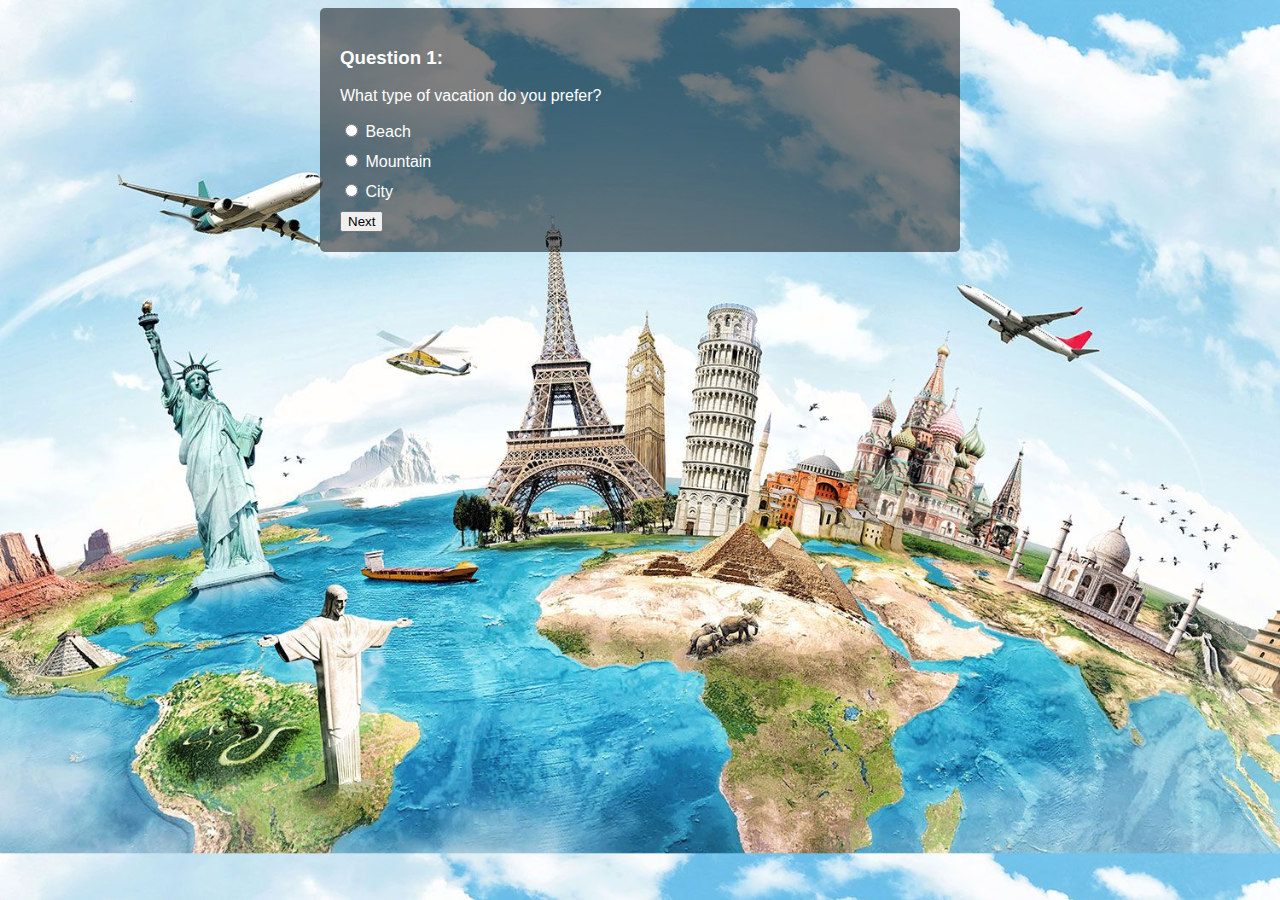
==== index.html @ 62057638 "First sketch of the website" ====
<!DOCTYPE html>
<html>
<head>
    <title>Travel Quiz</title>
    <style>
        body {
            background-image: url('background.jpg');
            background-size: cover;
            color: #fff;
            font-family: Arial, sans-serif;
        }

        .quiz-container {
            max-width: 600px;
            margin: 0 auto;
            padding: 20px;
            background-color: rgba(0, 0, 0, 0.5);
            border-radius: 5px;
        }

        .question {
            display: none;
        }

        .question.visible {
            display: block;
        }

        .options label {
            display: block;
            margin-bottom: 10px;
        }

        .submit-btn {
            margin-top: 20px;
        }
    </style>
</head>
<body>
    <div class="quiz-container">
        <div id="question1" class="question visible">
            <h3>Question 1:</h3>
            <p>What type of vacation do you prefer?</p>
            <div class="options">
                <label>
                    <input type="radio" name="q1" value="beach"> Beach
                </label>
                <label>
                    <input type="radio" name="q1" value="mountain"> Mountain
                </label>
                <label>
                    <input type="radio" name="q1" value="city"> City
                </label>
            </div>
            <button onclick="showQuestion(2)">Next</button>
        </div>

        <div id="question2" class="question">
            <h3>Question 2:</h3>
            <p>What is your preferred mode of transportation?</p>
            <div class="options">
                <label>
                    <input type="radio" name="q2" value="car"> Car
                </label>
                <label>
                    <input type="radio" name="q2" value="plane"> Plane
                </label>
                <label>
                    <input type="radio" name="q2" value="train"> Train
                </label>
            </div>
            <button onclick="showQuestion(3)">Next</button>
        </div>

        <div id="question3" class="question">
            <h3>Question 3:</h3>
            <p>Which season do you prefer for traveling?</p>
            <div class="options">
                <label>
                    <input type="radio" name="q3" value="spring"> Spring
                </label>
                <label>
                    <input type="radio" name="q3" value="summer"> Summer
                </label>
                <label>
                    <input type="radio" name="q3" value="autumn"> Autumn
                </label>
                <label>
                    <input type="radio" name="q3" value="winter"> Winter
                </label>
            </div>
            <button onclick="showResult()">Submit</button>
        </div>

        <div id="result" class="question">
            <h3>Result:</h3>
            <p id="result-text"></p>
        </div>
    </div>

    <script>
        function showQuestion(questionNumber) {
            var currentQuestion = document.getElementById('question' + (questionNumber - 1));
            currentQuestion.classList.remove('visible');
    
            var nextQuestion = document.getElementById('question' + questionNumber);
            nextQuestion.classList.add('visible');
        }
    
        function showResult() {
            var q1Answer = document.querySelector('input[name="q1"]:checked').value;
            var q2Answer = document.querySelector('input[name="q2"]:checked').value;
            var q3Answer = document.querySelector('input[name="q3"]:checked').value;
    
            var resultText = document.getElementById('result-text');
            if (q1Answer === 'beach' && q2Answer === 'car' && q3Answer === 'summer') {
                resultText.textContent = 'Your optimal travel destination is a beach getaway!';
            } else if (q1Answer === 'mountain' && q2Answer === 'plane' && q3Answer === 'winter') {
                resultText.textContent = 'Your optimal travel destination is a winter mountain retreat!';
            } else if (q1Answer === 'city' && q2Answer === 'train' && q3Answer === 'spring') {
                resultText.textContent = 'Your optimal travel destination is a vibrant city exploration!';
            } else {
                resultText.textContent = 'Based on your answers, we recommend a customized travel experience!';
            }
    
            var currentQuestion = document.getElementById('question3');
            currentQuestion.classList.remove('visible');
    
            var result = document.getElementById('result');
            result.classList.add('visible');
        }
    </script>
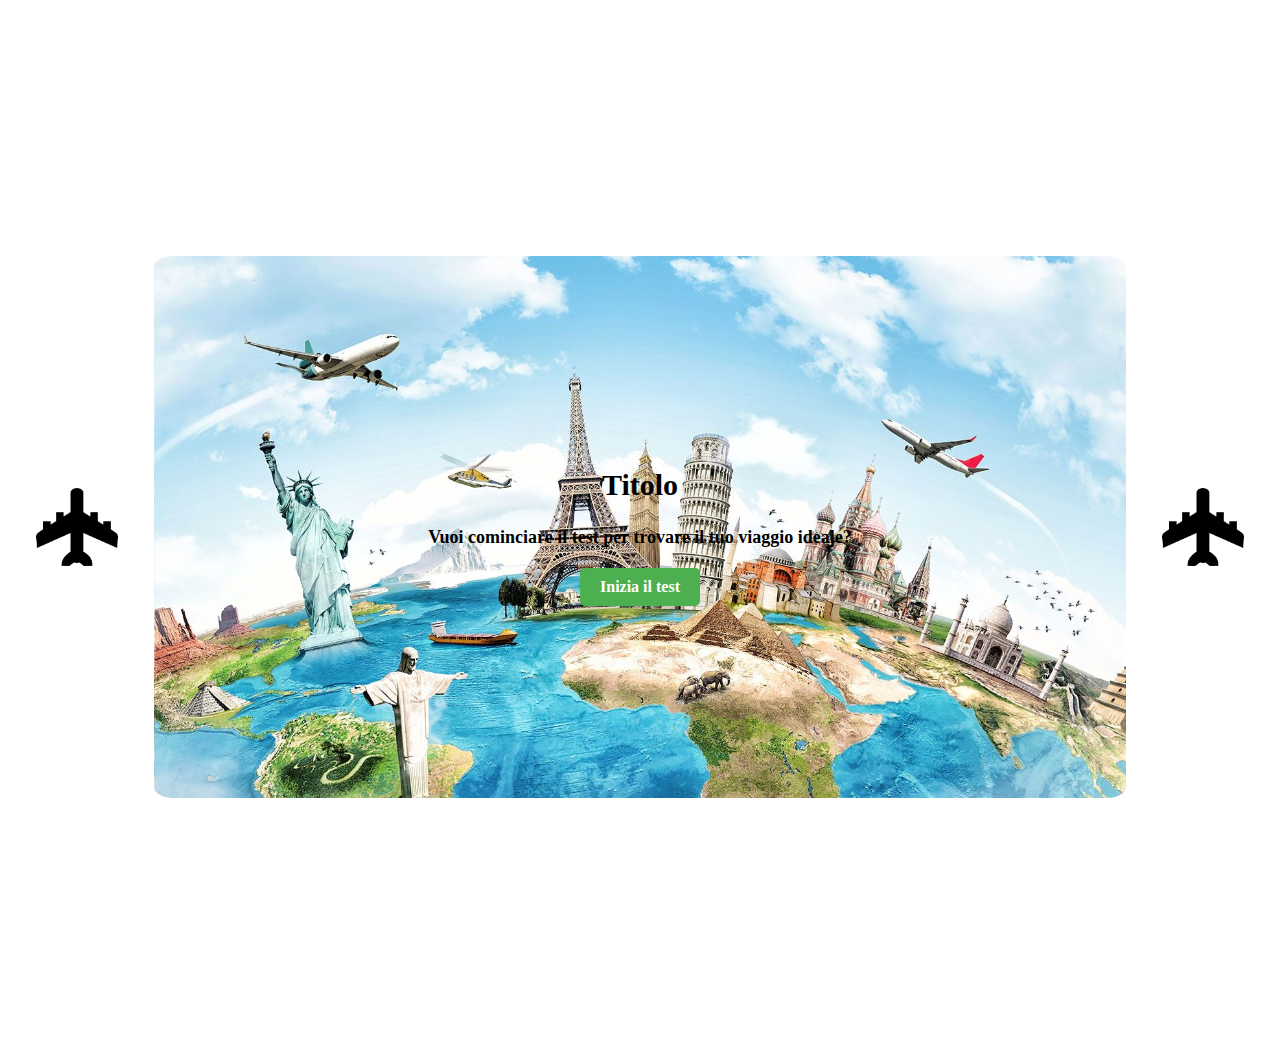
==== commit 0dc63b8d: "Creation of main page of the quiz" ====
--- a/index.html
+++ b/index.html
@@ -1,133 +1,71 @@
 <!DOCTYPE html>
 <html>
+<html lang="it">
 <head>
-    <title>Travel Quiz</title>
-    <style>
-        body {
-            background-image: url('background.jpg');
-            background-size: cover;
-            color: #fff;
-            font-family: Arial, sans-serif;
-        }
+	<title>Find the perfect travel</title>
+	<meta charset="UTF-8">
+	<meta http-equiv="X-UA-Compatible" content="IE=edge, chrome=1" />
 
-        .quiz-container {
-            max-width: 600px;
-            margin: 0 auto;
-            padding: 20px;
-            background-color: rgba(0, 0, 0, 0.5);
-            border-radius: 5px;
-        }
+    <!-- Mobile Specific Metas -->
+    <meta name="viewport" content="width=device-width, initial-scale=1.0" />
+    
+    <!-- CSS -->
+	<link rel="stylesheet" href="page_style.css" />
+    
+    <!-- Fonts -->
 
-        .question {
-            display: none;
-        }
+    <!-- Script -->
+	<script src="page_manager.js"></script>
 
-        .question.visible {
-            display: block;
-        }
-
-        .options label {
-            display: block;
-            margin-bottom: 10px;
-        }
-
-        .submit-btn {
-            margin-top: 20px;
-        }
-    </style>
 </head>
 <body>
-    <div class="quiz-container">
-        <div id="question1" class="question visible">
-            <h3>Question 1:</h3>
-            <p>What type of vacation do you prefer?</p>
-            <div class="options">
-                <label>
-                    <input type="radio" name="q1" value="beach"> Beach
-                </label>
-                <label>
-                    <input type="radio" name="q1" value="mountain"> Mountain
-                </label>
-                <label>
-                    <input type="radio" name="q1" value="city"> City
-                </label>
-            </div>
-            <button onclick="showQuestion(2)">Next</button>
-        </div>
+	<div class="container">
+		<div class="sidebar">
+		  <img class="logo" src="logo.png" alt="Logo">
+		</div>
+		<div class="content">
+		  <h1 class="title">Titolo</h1>
+		  <h2 class="subtitle">Vuoi cominciare il test per trovare il tuo viaggio ideale?</h2>
+		  <a class="start_button" onclick="start_quiz()">Inizia il test</a>
+		</div>
+		<div class="sidebar">
+		  <img class="logo" src="logo.png" alt="Logo">
+		</div>
+	  </div>
 
-        <div id="question2" class="question">
-            <h3>Question 2:</h3>
-            <p>What is your preferred mode of transportation?</p>
-            <div class="options">
-                <label>
-                    <input type="radio" name="q2" value="car"> Car
-                </label>
-                <label>
-                    <input type="radio" name="q2" value="plane"> Plane
-                </label>
-                <label>
-                    <input type="radio" name="q2" value="train"> Train
-                </label>
-            </div>
-            <button onclick="showQuestion(3)">Next</button>
-        </div>
+</body>
 
-        <div id="question3" class="question">
-            <h3>Question 3:</h3>
-            <p>Which season do you prefer for traveling?</p>
-            <div class="options">
-                <label>
-                    <input type="radio" name="q3" value="spring"> Spring
-                </label>
-                <label>
-                    <input type="radio" name="q3" value="summer"> Summer
-                </label>
-                <label>
-                    <input type="radio" name="q3" value="autumn"> Autumn
-                </label>
-                <label>
-                    <input type="radio" name="q3" value="winter"> Winter
-                </label>
-            </div>
-            <button onclick="showResult()">Submit</button>
-        </div>
-
-        <div id="result" class="question">
-            <h3>Result:</h3>
-            <p id="result-text"></p>
-        </div>
-    </div>
-
-    <script>
-        function showQuestion(questionNumber) {
-            var currentQuestion = document.getElementById('question' + (questionNumber - 1));
-            currentQuestion.classList.remove('visible');
-    
-            var nextQuestion = document.getElementById('question' + questionNumber);
-            nextQuestion.classList.add('visible');
-        }
-    
-        function showResult() {
-            var q1Answer = document.querySelector('input[name="q1"]:checked').value;
-            var q2Answer = document.querySelector('input[name="q2"]:checked').value;
-            var q3Answer = document.querySelector('input[name="q3"]:checked').value;
-    
-            var resultText = document.getElementById('result-text');
-            if (q1Answer === 'beach' && q2Answer === 'car' && q3Answer === 'summer') {
-                resultText.textContent = 'Your optimal travel destination is a beach getaway!';
-            } else if (q1Answer === 'mountain' && q2Answer === 'plane' && q3Answer === 'winter') {
-                resultText.textContent = 'Your optimal travel destination is a winter mountain retreat!';
-            } else if (q1Answer === 'city' && q2Answer === 'train' && q3Answer === 'spring') {
-                resultText.textContent = 'Your optimal travel destination is a vibrant city exploration!';
-            } else {
-                resultText.textContent = 'Based on your answers, we recommend a customized travel experience!';
-            }
-    
-            var currentQuestion = document.getElementById('question3');
-            currentQuestion.classList.remove('visible');
-    
-            var result = document.getElementById('result');
-            result.classList.add('visible');
-        }
-    </script>
-    +	<script>
+		function showQuestion(questionNumber) {
+			var currentQuestion = document.getElementById('question' + (questionNumber - 1));
+			currentQuestion.classList.remove('visible');
+	
+			var nextQuestion = document.getElementById('question' + questionNumber);
+			nextQuestion.classList.add('visible');
+			loading_question();
+		}
+	
+		function showResult() {
+			var q1Answer = document.querySelector('input[name="q1"]:checked').value;
+			var q2Answer = document.querySelector('input[name="q2"]:checked').value;
+			var q3Answer = document.querySelector('input[name="q3"]:checked').value;
+	
+			var resultText = document.getElementById('result-text');
+			if (q1Answer === 'beach' && q2Answer === 'car' && q3Answer === 'summer') {
+				resultText.textContent = 'Your optimal travel destination is a beach getaway!';
+			} else if (q1Answer === 'mountain' && q2Answer === 'plane' && q3Answer === 'winter') {
+				resultText.textContent = 'Your optimal travel destination is a winter mountain retreat!';
+			} else if (q1Answer === 'city' && q2Answer === 'train' && q3Answer === 'spring') {
+				resultText.textContent = 'Your optimal travel destination is a vibrant city exploration!';
+			} else {
+				resultText.textContent = 'Based on your answers, we recommend a customized travel experience!';
+			}
+	
+			var currentQuestion = document.getElementById('question3');
+			currentQuestion.classList.remove('visible');
+	
+			var result = document.getElementById('result');
+			result.classList.add('visible');
+		}
+	</script>
+	--- a/page_style.css
+++ b/page_style.css
@@ -0,0 +1,63 @@
+body {
+    background-color: #fff;
+    margin: 0;
+    padding: 0;
+  }
+
+  .container {
+    display: flex;
+    align-items: center;
+    justify-content: center;
+    height: 100%;
+  }
+
+  .sidebar {
+    max-width: 8%;
+    background-color: #fff;
+    display: flex;
+    align-items: center;
+    justify-content: center;
+    margin: 2%;
+  }
+
+  .logo {
+    max-width: 80%;
+  }
+
+  .content {
+    margin-top: 20%;
+    margin-bottom: 20%;
+    width: 80%;
+    max-height: 100%;
+    background-image: url('background.jpg');
+    background-size: cover;
+    background-position: center;
+    border-radius: 2%;
+    display: flex;
+    flex-direction: column;
+    align-items: center;
+    justify-content: center;
+    color: black;
+    padding: 15%;
+  }
+
+  .title {
+    font-size: 30px;
+    font-weight: bold;
+    margin-bottom: 10px;
+  }
+
+  .subtitle {
+    font-size: 18px;
+    text-align: center;
+    margin-bottom: 20px;
+  }
+
+  .start_button {
+    background-color: #4CAF50;
+    color: #fff;
+    padding: 10px 20px;
+    border-radius: 5px;
+    text-decoration: none;
+    font-weight: bold;
+  }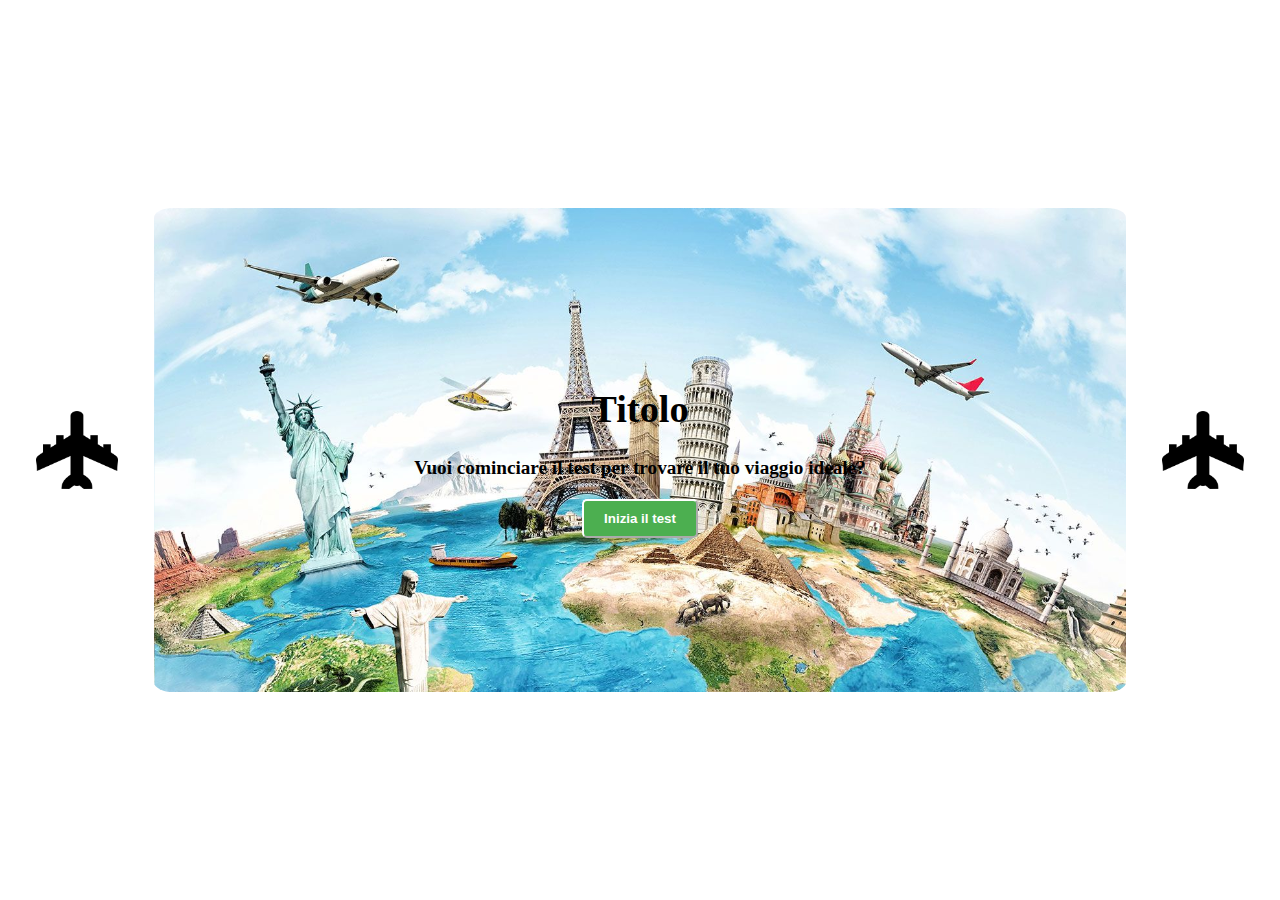
==== commit 14579978: "Major fix in the main page finished" ====
--- a/index.html
+++ b/index.html
@@ -19,53 +19,19 @@
 
 </head>
 <body>
-	<div class="container">
+	<div class="container" id="main_page">
 		<div class="sidebar">
 		  <img class="logo" src="logo.png" alt="Logo">
 		</div>
 		<div class="content">
 		  <h1 class="title">Titolo</h1>
 		  <h2 class="subtitle">Vuoi cominciare il test per trovare il tuo viaggio ideale?</h2>
-		  <a class="start_button" onclick="start_quiz()">Inizia il test</a>
+		  <button class="start_button" onclick="location.href='quiz_page.html'">Inizia il test</button>
 		</div>
 		<div class="sidebar">
 		  <img class="logo" src="logo.png" alt="Logo">
 		</div>
-	  </div>
+	</div>
 
 </body>
-
-	<script>
-		function showQuestion(questionNumber) {
-			var currentQuestion = document.getElementById('question' + (questionNumber - 1));
-			currentQuestion.classList.remove('visible');
-	
-			var nextQuestion = document.getElementById('question' + questionNumber);
-			nextQuestion.classList.add('visible');
-			loading_question();
-		}
-	
-		function showResult() {
-			var q1Answer = document.querySelector('input[name="q1"]:checked').value;
-			var q2Answer = document.querySelector('input[name="q2"]:checked').value;
-			var q3Answer = document.querySelector('input[name="q3"]:checked').value;
-	
-			var resultText = document.getElementById('result-text');
-			if (q1Answer === 'beach' && q2Answer === 'car' && q3Answer === 'summer') {
-				resultText.textContent = 'Your optimal travel destination is a beach getaway!';
-			} else if (q1Answer === 'mountain' && q2Answer === 'plane' && q3Answer === 'winter') {
-				resultText.textContent = 'Your optimal travel destination is a winter mountain retreat!';
-			} else if (q1Answer === 'city' && q2Answer === 'train' && q3Answer === 'spring') {
-				resultText.textContent = 'Your optimal travel destination is a vibrant city exploration!';
-			} else {
-				resultText.textContent = 'Based on your answers, we recommend a customized travel experience!';
-			}
-	
-			var currentQuestion = document.getElementById('question3');
-			currentQuestion.classList.remove('visible');
-	
-			var result = document.getElementById('result');
-			result.classList.add('visible');
-		}
-	</script>
 	--- a/page_style.css
+++ b/page_style.css
@@ -2,10 +2,12 @@
     background-color: #fff;
     margin: 0;
     padding: 0;
+    justify-content: center;
+    height: 100vh;
   }
 
   .container {
-    display: flex;
+    display: inline-flex;
     align-items: center;
     justify-content: center;
     height: 100%;
@@ -15,7 +17,7 @@
     max-width: 8%;
     background-color: #fff;
     display: flex;
-    align-items: center;
+    align-items:flex-start;
     justify-content: center;
     margin: 2%;
   }
@@ -25,8 +27,6 @@
   }
 
   .content {
-    margin-top: 20%;
-    margin-bottom: 20%;
     width: 80%;
     max-height: 100%;
     background-image: url('background.jpg');
@@ -38,17 +38,17 @@
     align-items: center;
     justify-content: center;
     color: black;
-    padding: 15%;
+    padding: 12%;
   }
 
   .title {
-    font-size: 30px;
+    font-size: 3vw;
     font-weight: bold;
     margin-bottom: 10px;
   }
 
   .subtitle {
-    font-size: 18px;
+    font-size: 1.5vw;
     text-align: center;
     margin-bottom: 20px;
   }
@@ -56,6 +56,8 @@
   .start_button {
     background-color: #4CAF50;
     color: #fff;
+    border-color: #fff;
+    cursor: pointer;
     padding: 10px 20px;
     border-radius: 5px;
     text-decoration: none;
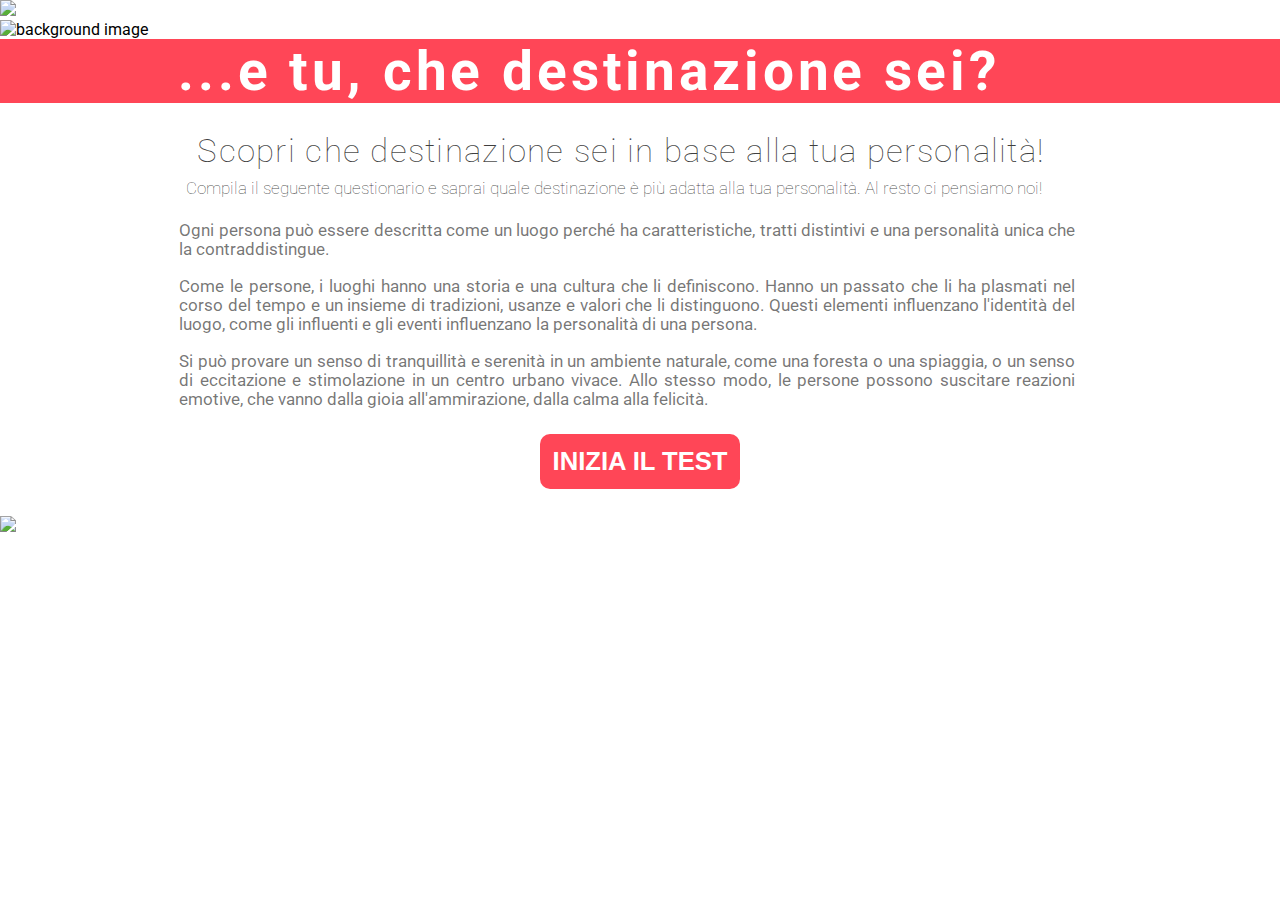
==== commit 97196049: "Initial interface completed" ====
--- a/index.html
+++ b/index.html
@@ -2,7 +2,7 @@
 <html>
 <html lang="it">
 <head>
-	<title>Find the perfect travel</title>
+	<title>Trova il viaggio perfetto per te</title>
 	<meta charset="UTF-8">
 	<meta http-equiv="X-UA-Compatible" content="IE=edge, chrome=1" />
 
@@ -13,25 +13,42 @@
 	<link rel="stylesheet" href="page_style.css" />
     
     <!-- Fonts -->
+	<link rel="preconnect" href="https://fonts.googleapis.com">
+	<link rel="preconnect" href="https://fonts.gstatic.com" crossorigin>
+	<link href="https://fonts.googleapis.com/css2?family=Nunito:wght@500&family=Roboto:wght@500&display=swap" rel="stylesheet">
 
     <!-- Script -->
 	<script src="page_manager.js"></script>
 
 </head>
 <body>
-	<div class="container" id="main_page">
-		<div class="sidebar">
-		  <img class="logo" src="logo.png" alt="Logo">
+	<div>
+		<img id="banner_superiore" src="banner_superiore.png">
+	</div>
+	<div>
+		<img id="image" src="background_3.jpg" alt="background image">
+	</div>
+	<div id="banner-titolo">
+		<h1>...e tu, che destinazione sei?</h1>
+	</div>
+		<div id="banner-testo">
+			<h2>Scopri che destinazione sei in base alla tua personalità!</h2>
+			<h4>Compila il seguente questionario e saprai quale destinazione è più adatta alla tua personalità. Al resto ci pensiamo noi!</h4>
+			<div id="p1">
+				<p>Ogni persona può essere descritta come un luogo perché ha caratteristiche, tratti distintivi e una personalità unica che la contraddistingue.</p>
+				<p>Come le persone, i luoghi hanno una storia e una cultura che li definiscono. Hanno un passato che li ha plasmati nel corso del tempo e un insieme di tradizioni, usanze e valori che li distinguono. Questi elementi influenzano l'identità del luogo, come gli influenti e gli eventi influenzano la personalità di una persona.</p>
+				<p>Si può provare un senso di tranquillità e serenità in un ambiente naturale, come una foresta o una spiaggia, o un senso di eccitazione e stimolazione in un centro urbano vivace. Allo stesso modo, le persone possono suscitare reazioni emotive, che vanno dalla gioia all'ammirazione, dalla calma alla felicità.</p>
+			</div>
+			
 		</div>
-		<div class="content">
-		  <h1 class="title">Titolo</h1>
-		  <h2 class="subtitle">Vuoi cominciare il test per trovare il tuo viaggio ideale?</h2>
-		  <button class="start_button" onclick="location.href='quiz_page.html'">Inizia il test</button>
+		<div id="button_div">
+			<button class="button" onclick="document.location.href='quiz_page.html'">INIZIA IL TEST</button>
 		</div>
-		<div class="sidebar">
-		  <img class="logo" src="logo.png" alt="Logo">
+		<div>
+			<img id="banner_inferiore" src="banner_inferiore.png">
 		</div>
 	</div>
+	
 
-</body>
+  </body>
 	--- a/page_style.css
+++ b/page_style.css
@@ -1,65 +1,112 @@
 body {
-    background-color: #fff;
-    margin: 0;
-    padding: 0;
-    justify-content: center;
-    height: 100vh;
-  }
+  margin: 0;
+  padding: 0;
+  font-family: 'Roboto', sans-serif;
+}
 
-  .container {
-    display: inline-flex;
-    align-items: center;
-    justify-content: center;
-    height: 100%;
-  }
+#image{
+  width: 100vw;
+  background-size: 100%; /* Scalare l'immagine al 90% della dimensione originale */
+  background-position: center;
+  display: flex;
+  flex-direction: column;
+  justify-content: center;
+  align-items: center;
+  z-index: 1;
+  margin: 0;
+  background-size: cover;
+}
 
-  .sidebar {
-    max-width: 8%;
-    background-color: #fff;
-    display: flex;
-    align-items:flex-start;
-    justify-content: center;
-    margin: 2%;
-  }
+#banner-titolo{
 
-  .logo {
-    max-width: 80%;
-  }
+  width: 100vw;
+  background-color: rgba(255, 70, 87, 1);
+  text-align: center;
+  justify-content: center;
+  color: #fff;
+  z-index: 2;
+}
 
-  .content {
-    width: 80%;
-    max-height: 100%;
-    background-image: url('background.jpg');
-    background-size: cover;
-    background-position: center;
-    border-radius: 2%;
-    display: flex;
-    flex-direction: column;
-    align-items: center;
-    justify-content: center;
-    color: black;
-    padding: 12%;
-  }
+#banner-testo{
+  background-color: white;
+  width: fit-content;
+  height: fit-content;
+  text-align: center;
+  align-items: center;
+  z-index: 2;
+}
 
-  .title {
-    font-size: 3vw;
-    font-weight: bold;
-    margin-bottom: 10px;
-  }
+h1 {
+  margin: 0;
+  font-weight: bold;
+  font-size: 4.3vw;
+  letter-spacing: 0.3vw;
+  margin-left: -8vw;
+}
 
-  .subtitle {
-    font-size: 1.5vw;
-    text-align: center;
-    margin-bottom: 20px;
-  }
+h2 {
+  color: rgba(0, 0, 0, 0.75);
+  font-size: 2.6vw;
+  font-weight: 100;
+  letter-spacing: 0.1vw;
+  margin-left: 13vw;
+}
 
-  .start_button {
-    background-color: #4CAF50;
-    color: #fff;
-    border-color: #fff;
-    cursor: pointer;
-    padding: 10px 20px;
-    border-radius: 5px;
-    text-decoration: none;
-    font-weight: bold;
-  }+h4 {
+  color: rgba(0, 0, 0, 0.75);
+  font-size: 1.3vw;
+  font-weight: 100;
+  max-width: 73vw;
+  margin-left: 12vw;
+  margin-bottom: 2.5vh;
+  margin-top: -2vh;
+}
+
+p {
+  color: rgba(0, 0, 0, 0.55);
+  font-size: 1.3vw;
+  text-align: justify;
+  width: 70vw; /* Imposta una larghezza fissa */
+  margin-top: 2vh;
+  margin-left: 14vw;
+  right: 0vw;
+}
+
+
+.button {
+  position: relative;
+  background-color: rgba(255, 70, 87, 1);
+  color: white;
+  border: none;
+  margin-top: 1vh;
+  width: fit-content;
+  padding: 1%;
+  border-radius: 10px;
+  height: fit-content;
+  cursor: pointer;
+  font-size: 2vw;
+  font-weight: bold;
+  margin-bottom: 3vh;
+}
+
+#button_div {
+  display: flex;
+  justify-content: center;
+  align-items: center;
+}
+
+#banner_inferiore{
+  width: 100vw;
+  background-size: 100%; /* Scalare l'immagine al 90% della dimensione originale */
+  background-position: center;
+  display: flex;
+  flex-direction: column;
+  justify-content: center;
+  align-items: center;
+}
+
+#banner_superiore{
+  width: 100vw;
+  background-size: 100%; /* Scalare l'immagine al 90% della dimensione originale */
+  background-position: center;
+}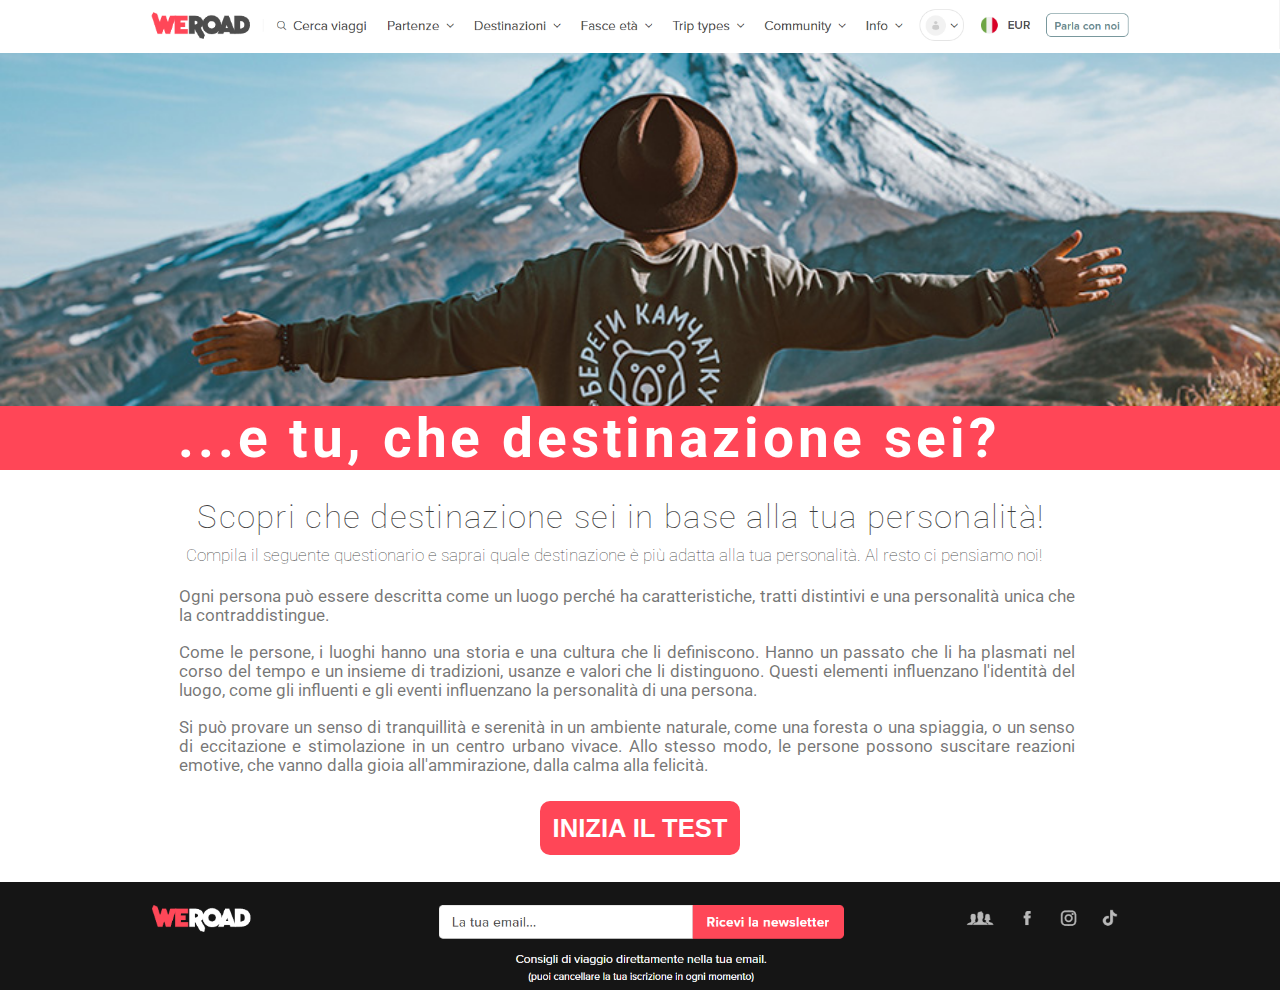
==== commit 8b232331: "Corrected wrong reference" ====
--- a/index.html
+++ b/index.html
@@ -26,7 +26,7 @@
 		<img id="banner_superiore" src="banner_superiore.png">
 	</div>
 	<div>
-		<img id="image" src="background_3.jpg" alt="background image">
+		<img id="image" src="background.jpg" alt="background image">
 	</div>
 	<div id="banner-titolo">
 		<h1>...e tu, che destinazione sei?</h1>
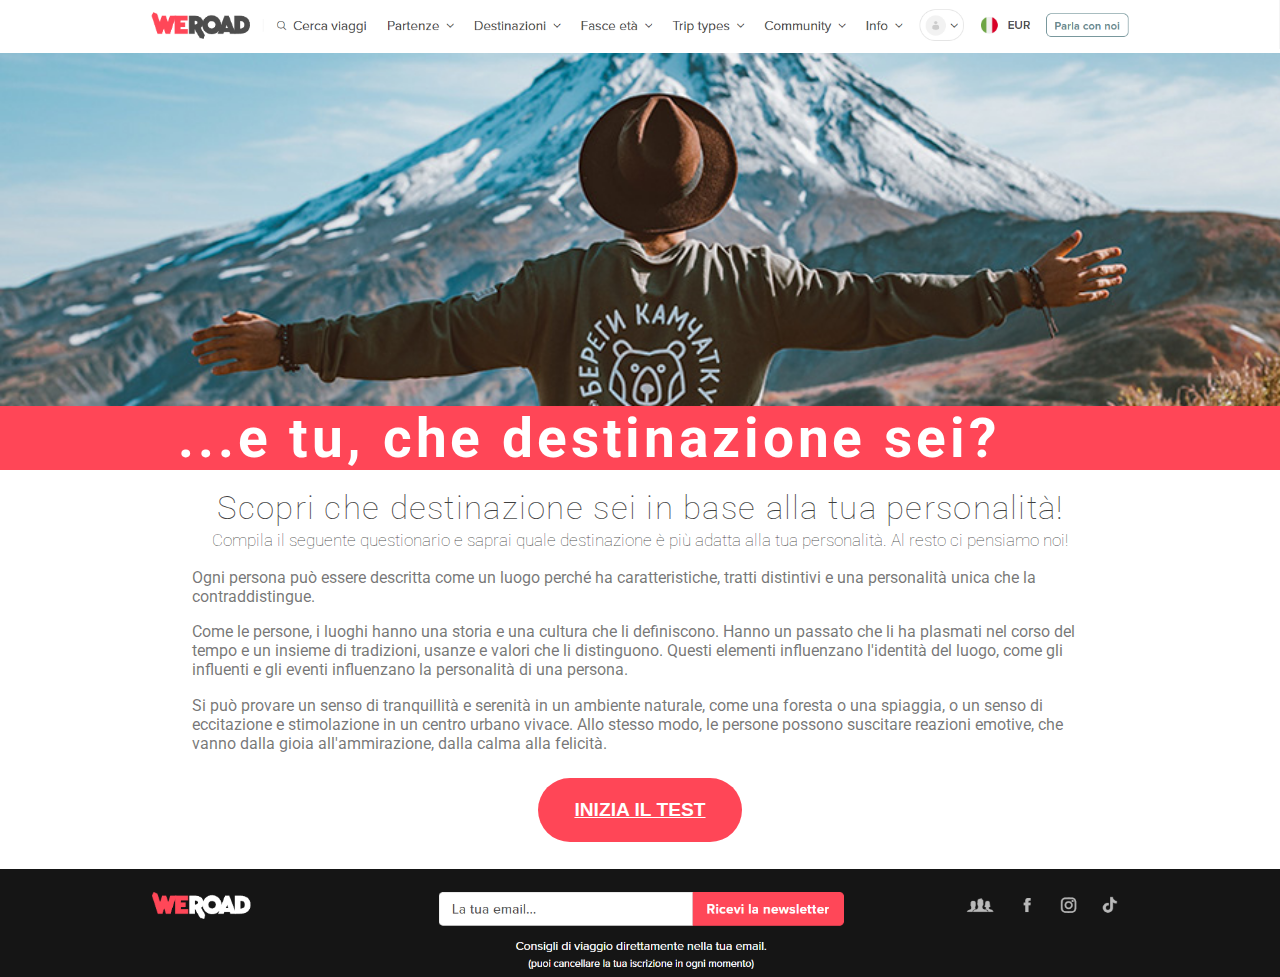
==== commit 804f0f2f: "Fixed screen adaption also for small device" ====
--- a/index.html
+++ b/index.html
@@ -1,5 +1,4 @@
 <!DOCTYPE html>
-<html>
 <html lang="it">
 <head>
 	<title>Trova il viaggio perfetto per te</title>
--- a/page_style.css
+++ b/page_style.css
@@ -2,6 +2,7 @@
   margin: 0;
   padding: 0;
   font-family: 'Roboto', sans-serif;
+  overflow-x: hidden;
 }
 
 #image{
@@ -28,6 +29,7 @@
 }
 
 #banner-testo{
+  display: inline;
   background-color: white;
   width: fit-content;
   height: fit-content;
@@ -49,27 +51,28 @@
   font-size: 2.6vw;
   font-weight: 100;
   letter-spacing: 0.1vw;
-  margin-left: 13vw;
+  margin-top: 2vh;
+  margin-bottom: 0.5vh; /* Add this line */
 }
 
 h4 {
   color: rgba(0, 0, 0, 0.75);
   font-size: 1.3vw;
   font-weight: 100;
-  max-width: 73vw;
-  margin-left: 12vw;
-  margin-bottom: 2.5vh;
-  margin-top: -2vh;
+  margin-top: 0; /* Update this line */
+  margin-bottom: 2vh;
+  max-width: 70vw; /* Add this line */
+  margin-left: auto; /* Add this line */
+  margin-right: auto; /* Add this line */
 }
 
 p {
   color: rgba(0, 0, 0, 0.55);
-  font-size: 1.3vw;
-  text-align: justify;
-  width: 70vw; /* Imposta una larghezza fissa */
-  margin-top: 2vh;
-  margin-left: 14vw;
-  right: 0vw;
+  font-size: 1.28vw;
+  text-align: left;
+  width: 70vw;
+  margin-left: auto;
+  margin-right: auto;
 }
 
 
@@ -79,12 +82,13 @@
   color: white;
   border: none;
   margin-top: 1vh;
-  width: fit-content;
-  padding: 1%;
-  border-radius: 10px;
-  height: fit-content;
+  width: 16vw;
+  height: 5vw;
+  padding: 0%;
+  border-radius: 2.5vw;
   cursor: pointer;
-  font-size: 2vw;
+  font-size: 1.5vw;
+  text-decoration: underline;
   font-weight: bold;
   margin-bottom: 3vh;
 }
@@ -109,4 +113,51 @@
   width: 100vw;
   background-size: 100%; /* Scalare l'immagine al 90% della dimensione originale */
   background-position: center;
+}
+
+/* Media query for smaller screens */
+@media (max-width: 768px) {
+  p {
+    font-size: 14px; /* Adjust the font size as needed for readability */
+  }
+
+  h2 {
+    font-size: 24px; /* Adjust the font size as needed for readability */
+  }
+
+  h4 {
+    font-size: 14px; /* Adjust the font size as needed for readability */
+  }
+
+  .button {
+    height: 35px;
+    width: 150px;
+    padding: 0%;
+    border-radius: 17px;
+    font-size: 18px; /* Adjust the font size as needed for readability */
+  }
+
+}
+
+/* Media query for even smaller screens */
+@media (max-width: 480px) {
+  p {
+    font-size: 12px; /* Adjust the font size as needed for readability */
+  }
+  
+  h2 {
+    font-size: 20px; /* Adjust the font size as needed for readability */
+  }
+
+  h4 {
+    font-size: 12px; /* Adjust the font size as needed for readability */
+  }
+
+  .button {
+    height: 35px;
+    width: 150px;
+    padding: 0%;
+    border-radius: 17px;
+    font-size: 16px; /* Adjust the font size as needed for readability */
+  }
 }